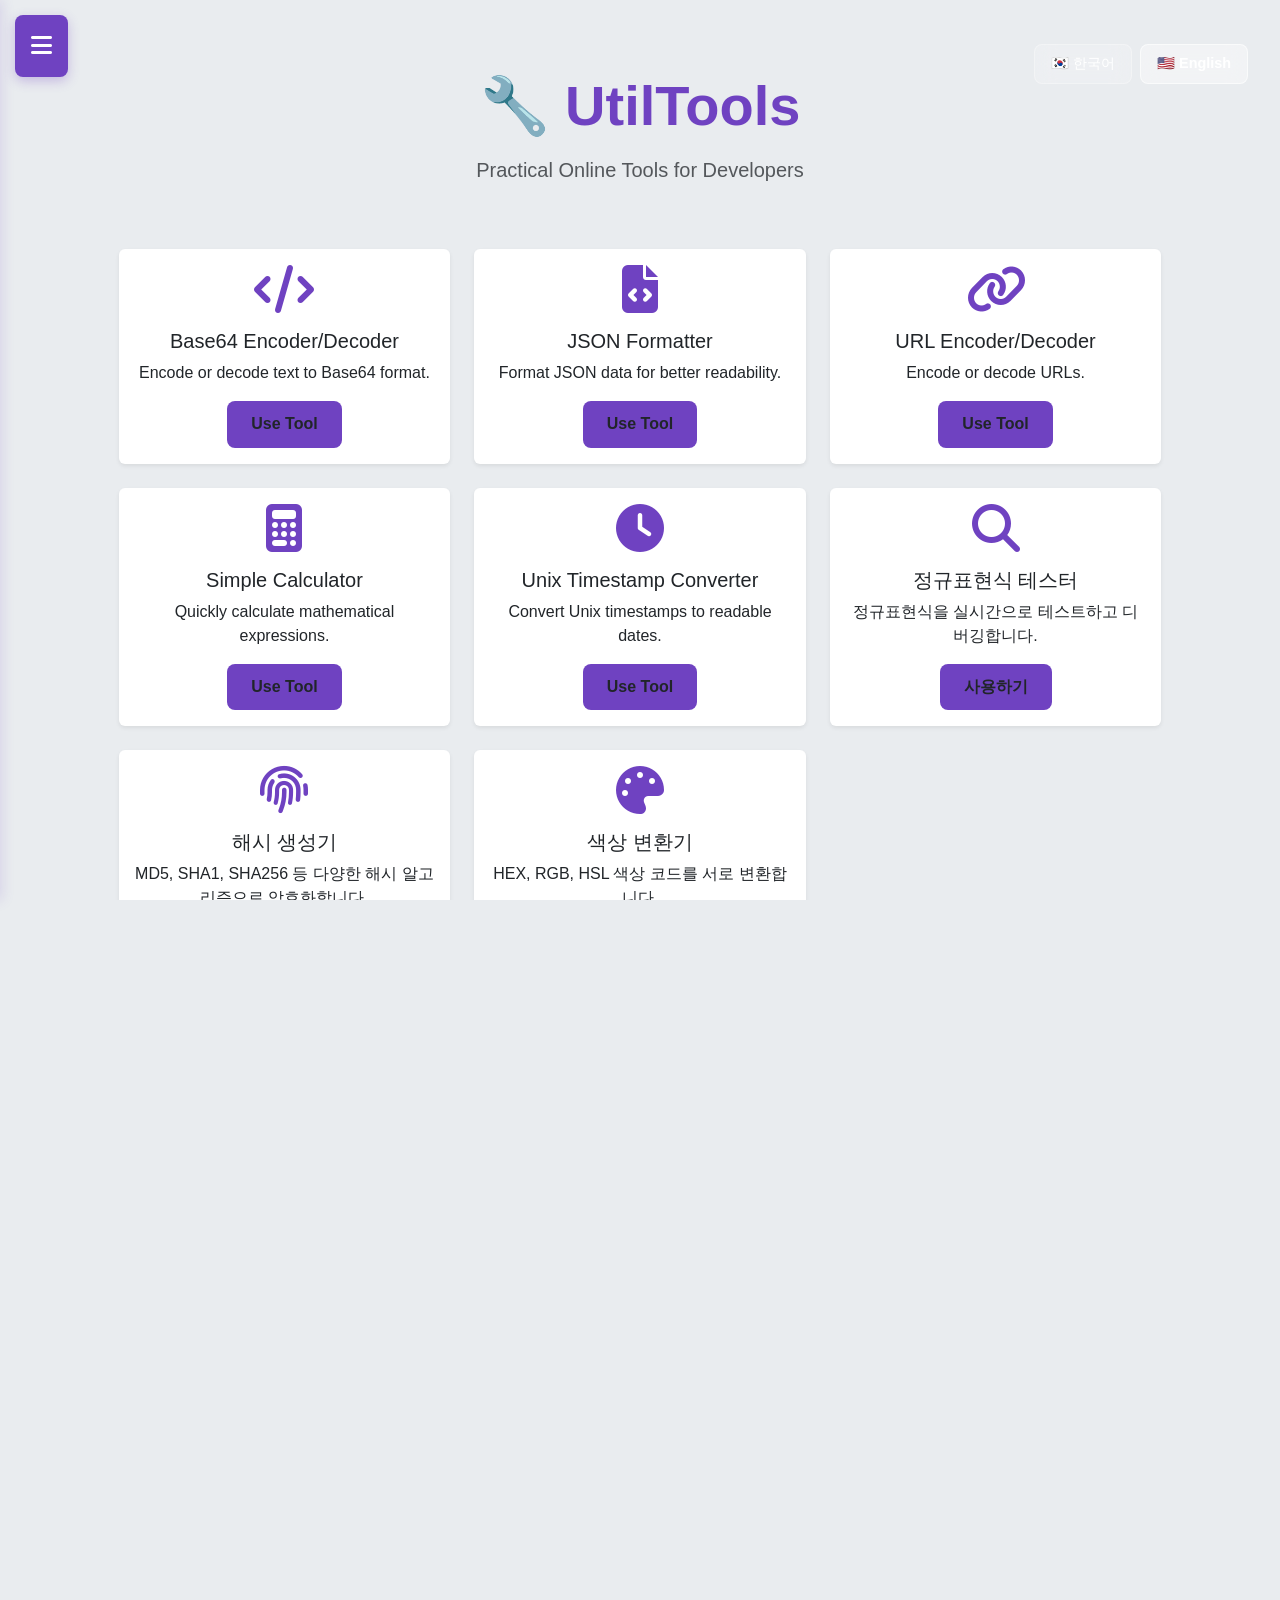
==== index.html @ 4258291a "Initial commit" ====
<!DOCTYPE html>
<html lang="ko">
<head>
  <meta charset="UTF-8" />
  <meta name="viewport" content="width=device-width, initial-scale=1" />
  <title>UtilTools - 감성 실용 도구 모음</title>
  <meta name="description" content="무료 온라인 개발자 도구 모음. Base64 인코더/디코더, JSON 포매터, URL 인코더/디코더, 정규표현식 테스터, 해시 생성기, 색상 변환기, 계산기, 타임스탬프 변환기 등을 제공합니다. 프로그래머, 개발자를 위한 실용적인 웹 도구입니다." />
  <meta name="keywords" content="개발자도구, 온라인도구, Base64, JSON포매터, URL인코더, 정규표현식, 해시생성기, 색상변환기, 계산기, 타임스탬프, 프로그래머도구, 코딩도구, 무료도구" />
  <meta name="author" content="UtilTools" />
  <meta name="robots" content="index, follow" />
  <meta name="googlebot" content="index, follow" />
  
  <!-- Open Graph / Facebook -->
  <meta property="og:type" content="website" />
  <meta property="og:url" content="https://yoursite.com/" />
  <meta property="og:title" content="UtilTools - 무료 온라인 개발자 도구 모음" />
  <meta property="og:description" content="Base64, JSON, URL 인코더, 정규표현식 테스터 등 개발자를 위한 실용적인 온라인 도구들을 무료로 제공합니다." />
  <meta property="og:image" content="https://yoursite.com/og-image.png" />
  
  <!-- Twitter -->
  <meta property="twitter:card" content="summary_large_image" />
  <meta property="twitter:url" content="https://yoursite.com/" />
  <meta property="twitter:title" content="UtilTools - 무료 온라인 개발자 도구 모음" />
  <meta property="twitter:description" content="Base64, JSON, URL 인코더, 정규표현식 테스터 등 개발자를 위한 실용적인 온라인 도구들을 무료로 제공합니다." />
  <meta property="twitter:image" content="https://yoursite.com/og-image.png" />
  
  <!-- Canonical URL -->
  <link rel="canonical" href="https://yoursite.com/" />
  
  <!-- Favicon -->
  <link rel="icon" type="image/x-icon" href="/favicon.ico" />
  <link rel="apple-touch-icon" sizes="180x180" href="/apple-touch-icon.png" />
  <link rel="icon" type="image/png" sizes="32x32" href="/favicon-32x32.png" />
  <link rel="icon" type="image/png" sizes="16x16" href="/favicon-16x16.png" />
  
  <!-- Structured Data -->
  <script type="application/ld+json">
  {
    "@context": "https://schema.org",
    "@type": "WebApplication",
    "name": "UtilTools",
    "description": "무료 온라인 개발자 도구 모음. Base64 인코더/디코더, JSON 포매터, URL 인코더/디코더, 정규표현식 테스터, 해시 생성기, 색상 변환기, 계산기, 타임스탬프 변환기 등을 제공합니다.",
    "url": "https://yoursite.com/",
    "applicationCategory": "DeveloperApplication",
    "operatingSystem": "Web Browser",
    "offers": {
      "@type": "Offer",
      "price": "0",
      "priceCurrency": "USD"
    },
    "author": {
      "@type": "Organization",
      "name": "UtilTools"
    },
    "featureList": [
      "Base64 인코더/디코더",
      "JSON 포매터",
      "URL 인코더/디코더",
      "정규표현식 테스터",
      "해시 생성기",
      "색상 변환기",
      "계산기",
      "타임스탬프 변환기"
    ]
  }
  </script>
  
  <link href="https://cdn.jsdelivr.net/npm/bootstrap@5.3.3/dist/css/bootstrap.min.css" rel="stylesheet" />
  <link href="https://cdnjs.cloudflare.com/ajax/libs/font-awesome/6.4.0/css/all.min.css" rel="stylesheet" />
  <link href="css/style.css" rel="stylesheet" />
</head>
<body>
  <div class="container-fluid">
    <div class="row">
      <div class="col-12">
        <header class="text-center py-5 mt-4" style="position: relative;">
          <h1 class="display-4 fw-bold text-purple mb-3">🔧 UtilTools</h1>
          <p class="lead text-muted">개발자를 위한 실용적인 온라인 도구 모음</p>
        </header>
      </div>
    </div>
    
    <div class="row justify-content-center">
      <div class="col-lg-10">
        <div class="row g-4">
          <div class="col-md-6 col-lg-4">
            <div class="card h-100 shadow-sm">
              <div class="card-body text-center">
                <i class="fas fa-code fa-3x text-purple mb-3"></i>
                <h5 class="card-title">Base64 인코더/디코더</h5>
                <p class="card-text">텍스트를 Base64로 인코딩하거나 디코딩합니다.</p>
                <a href="tools/base64.html" class="btn btn-purple">사용하기</a>
              </div>
            </div>
          </div>
          
          <div class="col-md-6 col-lg-4">
            <div class="card h-100 shadow-sm">
              <div class="card-body text-center">
                <i class="fas fa-file-code fa-3x text-purple mb-3"></i>
                <h5 class="card-title">JSON 포매터</h5>
                <p class="card-text">JSON 데이터를 읽기 쉽게 포맷팅합니다.</p>
                <a href="tools/json.html" class="btn btn-purple">사용하기</a>
              </div>
            </div>
          </div>
          
          <div class="col-md-6 col-lg-4">
            <div class="card h-100 shadow-sm">
              <div class="card-body text-center">
                <i class="fas fa-link fa-3x text-purple mb-3"></i>
                <h5 class="card-title">URL 인코더/디코더</h5>
                <p class="card-text">URL을 인코딩하거나 디코딩합니다.</p>
                <a href="tools/url.html" class="btn btn-purple">사용하기</a>
              </div>
            </div>
          </div>
          
          <div class="col-md-6 col-lg-4">
            <div class="card h-100 shadow-sm">
              <div class="card-body text-center">
                <i class="fas fa-calculator fa-3x text-purple mb-3"></i>
                <h5 class="card-title">간단 계산기</h5>
                <p class="card-text">수식을 입력하여 빠르게 계산합니다.</p>
                <a href="tools/calculator.html" class="btn btn-purple">사용하기</a>
              </div>
            </div>
          </div>
          
          <div class="col-md-6 col-lg-4">
            <div class="card h-100 shadow-sm">
              <div class="card-body text-center">
                <i class="fas fa-clock fa-3x text-purple mb-3"></i>
                <h5 class="card-title">Unix 타임스탬프 변환</h5>
                <p class="card-text">Unix 타임스탬프를 읽기 쉬운 날짜로 변환합니다.</p>
                <a href="tools/timestamp.html" class="btn btn-purple">사용하기</a>
              </div>
            </div>
          </div>
          
          <div class="col-md-6 col-lg-4">
            <div class="card h-100 shadow-sm">
              <div class="card-body text-center">
                <i class="fas fa-search fa-3x text-purple mb-3"></i>
                <h5 class="card-title">정규표현식 테스터</h5>
                <p class="card-text">정규표현식을 실시간으로 테스트하고 디버깅합니다.</p>
                <a href="tools/regex-tester.html" class="btn btn-purple">사용하기</a>
              </div>
            </div>
          </div>
          
          <div class="col-md-6 col-lg-4">
            <div class="card h-100 shadow-sm">
              <div class="card-body text-center">
                <i class="fas fa-fingerprint fa-3x text-purple mb-3"></i>
                <h5 class="card-title">해시 생성기</h5>
                <p class="card-text">MD5, SHA1, SHA256 등 다양한 해시 알고리즘으로 암호화합니다.</p>
                <a href="tools/hash-generator.html" class="btn btn-purple">사용하기</a>
              </div>
            </div>
          </div>
          
          <div class="col-md-6 col-lg-4">
            <div class="card h-100 shadow-sm">
              <div class="card-body text-center">
                <i class="fas fa-palette fa-3x text-purple mb-3"></i>
                <h5 class="card-title">색상 변환기</h5>
                <p class="card-text">HEX, RGB, HSL 색상 코드를 서로 변환합니다.</p>
                <a href="tools/color-converter.html" class="btn btn-purple">사용하기</a>
              </div>
            </div>
          </div>
        </div>
      </div>
    </div>
    
    <!-- SEO 친화적인 추가 콘텐츠 -->
    <div class="row mt-5">
      <div class="col-12">
        <div class="card">
          <div class="card-body">
            <h2 class="h4 mb-4">개발자를 위한 무료 온라인 도구 모음</h2>
            <div class="row">
              <div class="col-md-6">
                <h3 class="h5 mb-3">텍스트 변환 도구</h3>
                <ul class="list-unstyled">
                  <li><i class="fas fa-code text-purple me-2"></i><strong>Base64 인코더/디코더</strong> - 텍스트를 Base64로 인코딩하거나 디코딩</li>
                  <li><i class="fas fa-link text-purple me-2"></i><strong>URL 인코더/디코더</strong> - URL을 인코딩하거나 디코딩</li>
                  <li><i class="fas fa-file-code text-purple me-2"></i><strong>JSON 포매터</strong> - JSON 데이터를 읽기 쉽게 포맷팅</li>
                </ul>
              </div>
              <div class="col-md-6">
                <h3 class="h5 mb-3">개발 도구</h3>
                <ul class="list-unstyled">
                  <li><i class="fas fa-search text-purple me-2"></i><strong>정규표현식 테스터</strong> - 정규표현식을 실시간으로 테스트</li>
                  <li><i class="fas fa-fingerprint text-purple me-2"></i><strong>해시 생성기</strong> - MD5, SHA1, SHA256 등 해시 생성</li>
                  <li><i class="fas fa-clock text-purple me-2"></i><strong>타임스탬프 변환기</strong> - Unix 타임스탬프 변환</li>
                </ul>
              </div>
            </div>
            <div class="row mt-4">
              <div class="col-md-6">
                <h3 class="h5 mb-3">유틸리티 도구</h3>
                <ul class="list-unstyled">
                  <li><i class="fas fa-calculator text-purple me-2"></i><strong>간단 계산기</strong> - 수식을 입력하여 빠르게 계산</li>
                  <li><i class="fas fa-palette text-purple me-2"></i><strong>색상 변환기</strong> - HEX, RGB, HSL 색상 코드 변환</li>
                </ul>
              </div>
              <div class="col-md-6">
                <h3 class="h5 mb-3">주요 특징</h3>
                <ul class="list-unstyled">
                  <li><i class="fas fa-check text-success me-2"></i>100% 무료 사용</li>
                  <li><i class="fas fa-check text-success me-2"></i>실시간 변환</li>
                  <li><i class="fas fa-check text-success me-2"></i>모바일 친화적</li>
                  <li><i class="fas fa-check text-success me-2"></i>개인정보 보호</li>
                </ul>
              </div>
            </div>
          </div>
        </div>
      </div>
    </div>

    <!-- English Content for International Users -->
    <div class="row mt-5">
      <div class="col-12">
        <div class="card">
          <div class="card-body">
            <h2 class="h4 mb-4">Free Online Developer Tools Collection</h2>
            <div class="row">
              <div class="col-md-6">
                <h3 class="h5 mb-3">Text Conversion Tools</h3>
                <ul class="list-unstyled">
                  <li><i class="fas fa-code text-purple me-2"></i><strong>Base64 Encoder/Decoder</strong> - Encode or decode text to Base64 format</li>
                  <li><i class="fas fa-link text-purple me-2"></i><strong>URL Encoder/Decoder</strong> - Encode or decode URLs</li>
                  <li><i class="fas fa-file-code text-purple me-2"></i><strong>JSON Formatter</strong> - Format JSON data for better readability</li>
                </ul>
              </div>
              <div class="col-md-6">
                <h3 class="h5 mb-3">Development Tools</h3>
                <ul class="list-unstyled">
                  <li><i class="fas fa-search text-purple me-2"></i><strong>Regex Tester</strong> - Test regular expressions in real-time</li>
                  <li><i class="fas fa-fingerprint text-purple me-2"></i><strong>Hash Generator</strong> - Generate MD5, SHA1, SHA256 hashes</li>
                  <li><i class="fas fa-clock text-purple me-2"></i><strong>Timestamp Converter</strong> - Convert Unix timestamps</li>
                </ul>
              </div>
            </div>
            <div class="row mt-4">
              <div class="col-md-6">
                <h3 class="h5 mb-3">Utility Tools</h3>
                <ul class="list-unstyled">
                  <li><i class="fas fa-calculator text-purple me-2"></i><strong>Simple Calculator</strong> - Quick mathematical calculations</li>
                  <li><i class="fas fa-palette text-purple me-2"></i><strong>Color Converter</strong> - Convert between HEX, RGB, HSL color codes</li>
                </ul>
              </div>
              <div class="col-md-6">
                <h3 class="h5 mb-3">Key Features</h3>
                <ul class="list-unstyled">
                  <li><i class="fas fa-check text-success me-2"></i>100% Free to use</li>
                  <li><i class="fas fa-check text-success me-2"></i>Real-time conversion</li>
                  <li><i class="fas fa-check text-success me-2"></i>Mobile-friendly</li>
                  <li><i class="fas fa-check text-success me-2"></i>Privacy protected</li>
                </ul>
              </div>
            </div>
          </div>
        </div>
      </div>
    </div>

    <!-- Popular Use Cases -->
    <div class="row mt-5">
      <div class="col-12">
        <div class="card">
          <div class="card-body">
            <h2 class="h4 mb-4">Popular Use Cases & Examples</h2>
            <div class="row">
              <div class="col-md-6">
                <h3 class="h5 mb-3">Common Development Tasks</h3>
                <ul class="list-unstyled">
                  <li><i class="fas fa-code text-info me-2"></i><strong>API Development</strong> - Test Base64 encoding for API authentication</li>
                  <li><i class="fas fa-database text-info me-2"></i><strong>Data Processing</strong> - Format JSON responses from APIs</li>
                  <li><i class="fas fa-search text-info me-2"></i><strong>Text Analysis</strong> - Use regex patterns for data validation</li>
                  <li><i class="fas fa-shield-alt text-info me-2"></i><strong>Security Testing</strong> - Generate hashes for password verification</li>
                </ul>
              </div>
              <div class="col-md-6">
                <h3 class="h5 mb-3">Web Development</h3>
                <ul class="list-unstyled">
                  <li><i class="fas fa-palette text-info me-2"></i><strong>CSS & Design</strong> - Convert color formats for web projects</li>
                  <li><i class="fas fa-link text-info me-2"></i><strong>URL Handling</strong> - Encode special characters in URLs</li>
                  <li><i class="fas fa-clock text-info me-2"></i><strong>Date Handling</strong> - Convert timestamps for JavaScript applications</li>
                  <li><i class="fas fa-calculator text-info me-2"></i><strong>Quick Math</strong> - Calculate values for CSS properties</li>
                </ul>
              </div>
            </div>
          </div>
        </div>
      </div>
    </div>

    <footer class="text-center py-4 mt-5">
      <p class="text-muted">© 2024 UtilTools. 개발자를 위한 실용적인 도구 모음.</p>
      <div class="mt-3">
        <small class="text-muted">
          <a href="/privacy" class="text-decoration-none me-3">개인정보처리방침</a>
          <a href="/terms" class="text-decoration-none me-3">이용약관</a>
          <a href="/contact" class="text-decoration-none">문의하기</a>
        </small>
      </div>
    </footer>
  </div>
  
  <script src="js/languages.js"></script>
  <script src="js/sidebar.js"></script>
  <script src="js/common.js"></script>
  <script>
    // 언어 시스템 초기화
    document.addEventListener('DOMContentLoaded', function() {
      languageManager = new LanguageManager();
    });
  </script>
</body>
</html>
---- css/style.css ----
:root {
  --primary-color: #6f42c1;
  --bg-sidebar: #f8f9fa;
  --bg-main: #ffffff;
  --text-color: #333;
  --sidebar-width: 280px;
  --sidebar-shadow: rgba(111, 66, 193, 0.15);
  --transition-speed: 0.3s;
}

body, html {
  height: 100%;
  margin: 0;
  font-family: 'Segoe UI', Tahoma, Geneva, Verdana, sans-serif;
  color: var(--text-color);
  background: #e9ecef;
  overflow-x: hidden;
}

.sidebar {
  position: fixed;
  top: 0; left: 0;
  width: var(--sidebar-width);
  height: 100vh;
  background: var(--bg-sidebar);
  box-shadow: 2px 0 12px var(--sidebar-shadow);
  padding-top: 2rem;
  transition: transform var(--transition-speed) ease;
  z-index: 1050;
}

.sidebar.closed {
  transform: translateX(-100%);
}

.sidebar h2 {
  text-align: center;
  margin-bottom: 2rem;
  color: var(--primary-color);
  font-weight: 700;
  font-size: 1.8rem;
  letter-spacing: 2px;
}

.nav-link {
  font-weight: 600;
  color: #555;
  padding: 0.8rem 2rem;
  display: flex;
  align-items: center;
  gap: 1rem;
  transition: background-color 0.2s ease, color 0.2s ease;
  border-radius: 0.4rem;
  cursor: pointer;
}

.nav-link:hover,
.nav-link.active {
  background-color: var(--primary-color);
  color: #fff !important;
}

.nav-link i {
  min-width: 20px;
  text-align: center;
}

main {
  margin-left: var(--sidebar-width);
  padding: 2rem;
  min-height: 100vh;
  background: var(--bg-main);
  transition: margin-left var(--transition-speed) ease;
}

main.full {
  margin-left: 0;
}

/* 모바일용 햄버거 버튼 */
#hamburger-button {
  position: fixed;
  top: 15px;
  left: 15px;
  font-size: 1.6rem;
  background: var(--primary-color);
  color: white;
  border: none;
  padding: 0.4rem 0.7rem;
  border-radius: 0.3rem;
  cursor: pointer;
  z-index: 1100;
  display: none;
}

@media (max-width: 992px) {
  .sidebar {
    left: -280px;
  }
  .sidebar.open {
    left: 0;
  }
  main {
    margin-left: 0;
    padding-top: 4rem;
  }
  main.full {
    margin-left: 0;
  }
}

/* 데스크톱에서는 사이드바 기본 표시 */
@media (min-width: 993px) {
  .sidebar {
    left: 0;
  }
  
  .container.sidebar-open {
    margin-left: 280px;
  }
  
  /* 데스크톱에서도 햄버거 버튼은 유지 */
  #hamburger-button {
    display: block;
  }
}

/* textarea 스타일 */
textarea.form-control {
  font-size: 1.1rem;
  height: 160px;
  resize: vertical;
  border-radius: 0.5rem;
  box-shadow: inset 0 0 5px rgba(0,0,0,0.05);
  padding: 1rem;
}

/* 버튼 스타일 */
.btn-purple {
  background-color: var(--primary-color);
  border: none;
  font-weight: 600;
  padding: 0.7rem 1.5rem;
  border-radius: 0.5rem;
  transition: background-color 0.3s ease;
}

.btn-purple:hover {
  background-color: #5a34a1;
}

/* 사이드바 스타일 */
.sidebar {
  position: fixed;
  top: 0;
  left: -280px;
  width: 280px;
  height: 100vh;
  background: var(--bg-sidebar);
  box-shadow: 2px 0 12px var(--sidebar-shadow);
  transition: left var(--transition-speed) ease;
  z-index: 1050;
  overflow-y: auto;
}

.sidebar.open {
  left: 0;
}

.sidebar-header {
  display: flex;
  justify-content: space-between;
  align-items: center;
  padding: 1.5rem 1.5rem 1rem;
  border-bottom: 1px solid #e9ecef;
}

.sidebar-header h2 {
  margin: 0;
  color: var(--primary-color);
  font-weight: 700;
  font-size: 1.5rem;
}

.sidebar-close {
  background: none;
  border: none;
  color: #666;
  font-size: 1.2rem;
  cursor: pointer;
  padding: 0.5rem;
  border-radius: 0.3rem;
  transition: background-color 0.2s ease;
}

.sidebar-close:hover {
  background-color: #e9ecef;
  color: var(--primary-color);
}

.sidebar-nav {
  padding: 1rem 0;
}

.sidebar-nav .nav-link {
  display: flex;
  align-items: center;
  gap: 0.8rem;
  padding: 0.8rem 1.5rem;
  color: #555;
  text-decoration: none;
  font-weight: 500;
  transition: all 0.2s ease;
  border-radius: 0;
  border-left: 3px solid transparent;
}

.sidebar-nav .nav-link:hover {
  background-color: rgba(111, 66, 193, 0.1);
  color: var(--primary-color);
  border-left-color: var(--primary-color);
}

.sidebar-nav .nav-link.active {
  background-color: var(--primary-color);
  color: white;
  border-left-color: var(--primary-color);
}

.sidebar-nav .nav-link i {
  width: 20px;
  text-align: center;
}

/* 카테고리 스타일 */
.nav-category {
  margin: 0.5rem 0;
}

.nav-category-header {
  display: flex;
  align-items: center;
  justify-content: space-between;
  padding: 0.8rem 1.5rem;
  color: #666;
  font-weight: 600;
  cursor: pointer;
  transition: all 0.2s ease;
  border-left: 3px solid transparent;
}

.nav-category-header:hover {
  background-color: rgba(111, 66, 193, 0.05);
  color: var(--primary-color);
}

.nav-category-header i:first-child {
  width: 20px;
  text-align: center;
  margin-right: 0.8rem;
}

.category-arrow {
  transition: transform 0.3s ease;
  font-size: 0.8rem;
}

.nav-category-content {
  max-height: 0;
  overflow: hidden;
  transition: max-height 0.3s ease;
}

.nav-category-content.open {
  max-height: 200px;
}

.nav-category-content .sub-link {
  padding-left: 3rem;
  font-size: 0.95rem;
  border-left: 2px solid #e9ecef;
  margin-left: 1.5rem;
}

.nav-category-content .sub-link:hover {
  border-left-color: var(--primary-color);
}

.nav-category-content .sub-link.active {
  border-left-color: var(--primary-color);
}

/* 사이드바 토글 버튼 */
#hamburger-button {
  position: fixed;
  top: 15px;
  left: 15px;
  font-size: 1.5rem;
  background: var(--primary-color);
  color: white;
  border: none;
  padding: 0.8rem 1rem;
  border-radius: 0.5rem;
  cursor: pointer;
  z-index: 1100;
  transition: all 0.3s ease;
  box-shadow: 0 4px 12px rgba(111, 66, 193, 0.3);
}

#hamburger-button:hover {
  background-color: #5a34a1;
  transform: scale(1.1);
  box-shadow: 0 6px 16px rgba(111, 66, 193, 0.4);
}

/* 메인 콘텐츠 조정 */
.container.sidebar-open {
  margin-left: 280px;
  transition: margin-left var(--transition-speed) ease;
}

/* 메인 페이지 스타일 */
.text-purple {
  color: var(--primary-color) !important;
}

.bg-purple {
  background-color: var(--primary-color) !important;
}

.card {
  border: none;
  transition: transform 0.2s ease, box-shadow 0.2s ease;
}

.card:hover {
  transform: translateY(-2px);
  box-shadow: 0 4px 15px rgba(0,0,0,0.1) !important;
}

.navbar-brand {
  font-size: 1.5rem;
}

.nav-link {
  font-weight: 500;
  transition: color 0.2s ease;
}

.nav-link:hover {
  color: var(--primary-color) !important;
}

/* 푸터 스타일 */
footer {
  background-color: #f8f9fa;
  border-top: 1px solid #e9ecef;
}

/* 언어 선택기 스타일 */
.language-selector {
  position: absolute;
  top: 20px;
  right: 20px;
  z-index: 1000;
}

.language-buttons {
  display: flex;
  gap: 0.5rem;
}

.lang-btn {
  background: rgba(255, 255, 255, 0.2);
  border: 1px solid rgba(255, 255, 255, 0.3);
  color: white;
  font-weight: 500;
  padding: 0.5rem 1rem;
  border-radius: 0.5rem;
  transition: all 0.3s ease;
  cursor: pointer;
  backdrop-filter: blur(10px);
  font-size: 0.9rem;
}

.lang-btn:hover {
  background: rgba(255, 255, 255, 0.3);
  border-color: rgba(255, 255, 255, 0.5);
  transform: translateY(-1px);
}

.lang-btn.active {
  background: rgba(255, 255, 255, 0.4);
  border-color: rgba(255, 255, 255, 0.6);
  font-weight: 600;
}

/* 반응형 조정 */
@media (max-width: 768px) {
  .display-4 {
    font-size: 2.5rem;
  }
  
  .card-body {
    padding: 1.5rem;
  }
  
  .language-selector {
    top: 15px;
    right: 15px;
  }
  
  .language-selector .btn {
    padding: 0.4rem 0.8rem;
    font-size: 0.9rem;
  }
}
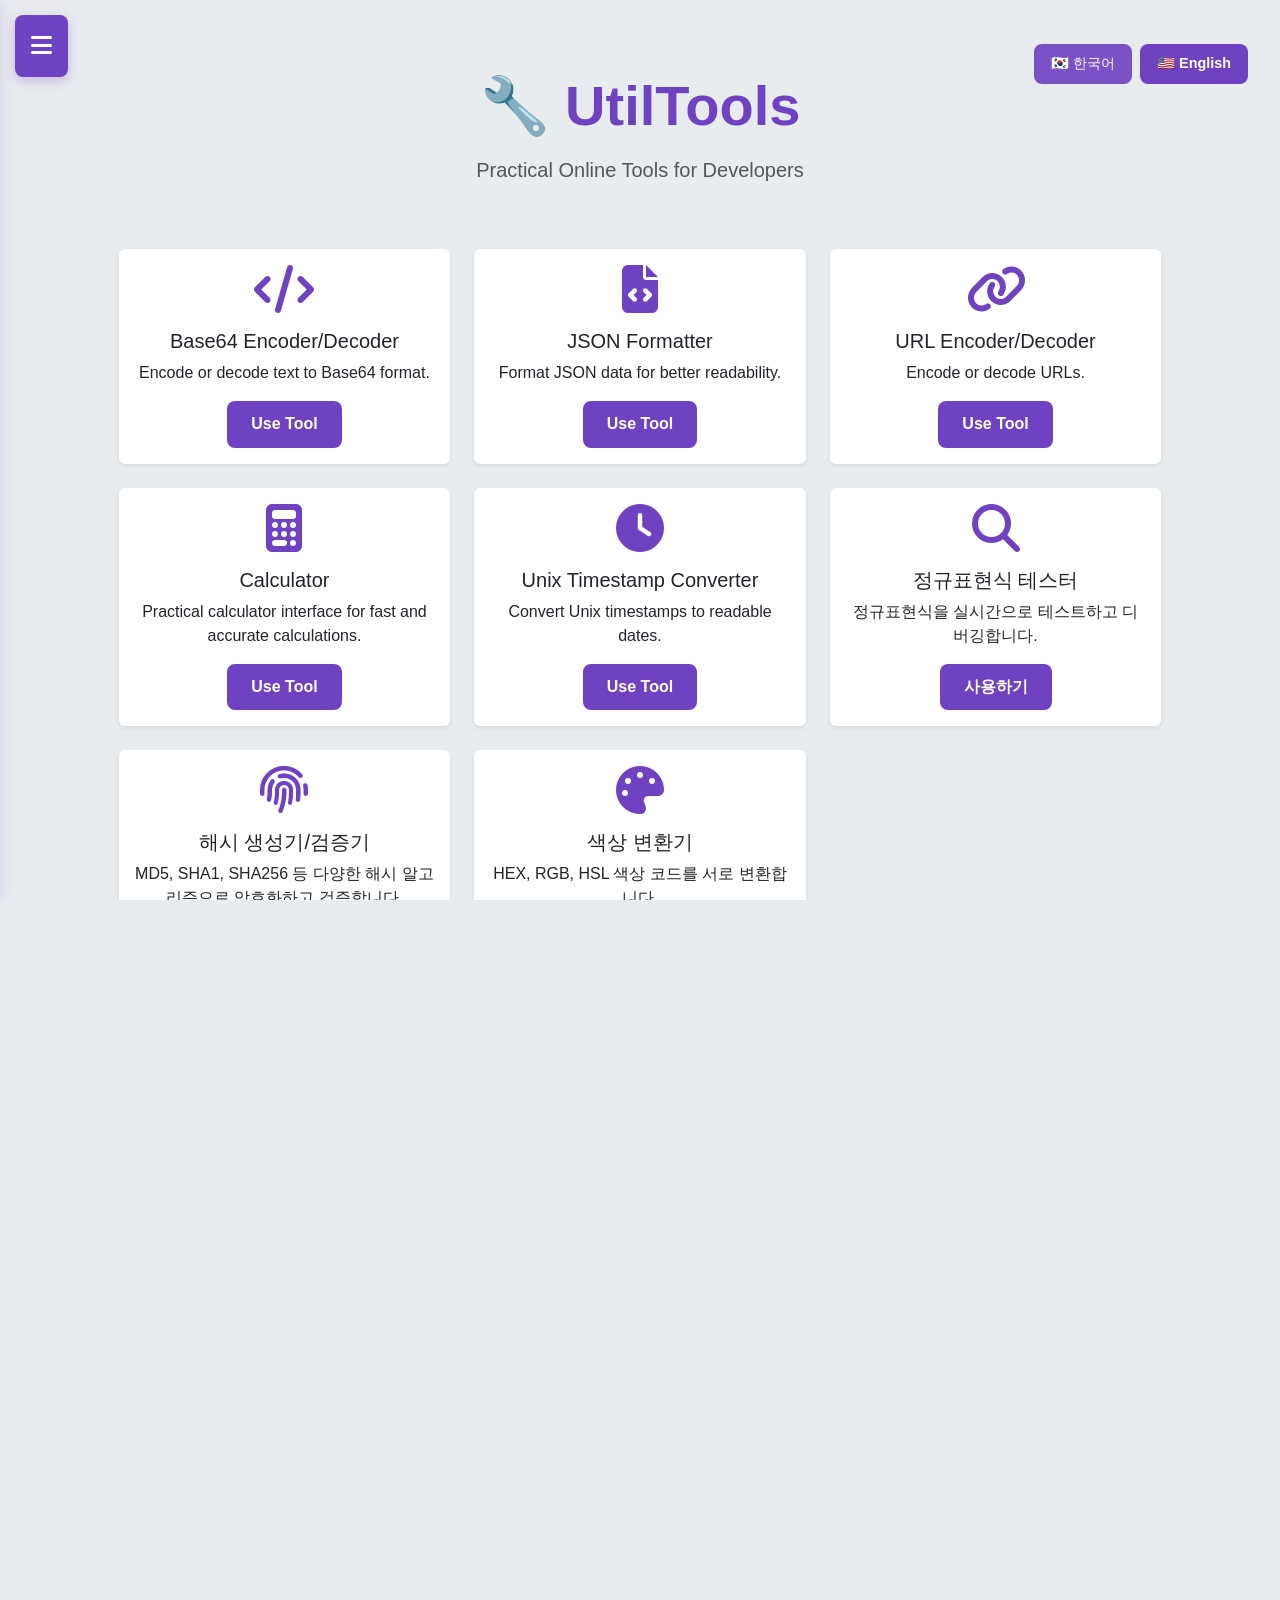
==== commit b54975e0: "Fix" ====
--- a/index.html
+++ b/index.html
@@ -12,20 +12,20 @@
   
   <!-- Open Graph / Facebook -->
   <meta property="og:type" content="website" />
-  <meta property="og:url" content="https://yoursite.com/" />
+  <meta property="og:url" content="https://dev-helper-360.github.io/" />
   <meta property="og:title" content="UtilTools - 무료 온라인 개발자 도구 모음" />
   <meta property="og:description" content="Base64, JSON, URL 인코더, 정규표현식 테스터 등 개발자를 위한 실용적인 온라인 도구들을 무료로 제공합니다." />
-  <meta property="og:image" content="https://yoursite.com/og-image.png" />
+  <meta property="og:image" content="https://dev-helper-360.github.io/og-image.png" />
   
   <!-- Twitter -->
   <meta property="twitter:card" content="summary_large_image" />
-  <meta property="twitter:url" content="https://yoursite.com/" />
+  <meta property="twitter:url" content="https://dev-helper-360.github.io/" />
   <meta property="twitter:title" content="UtilTools - 무료 온라인 개발자 도구 모음" />
   <meta property="twitter:description" content="Base64, JSON, URL 인코더, 정규표현식 테스터 등 개발자를 위한 실용적인 온라인 도구들을 무료로 제공합니다." />
-  <meta property="twitter:image" content="https://yoursite.com/og-image.png" />
+  <meta property="twitter:image" content="https://dev-helper-360.github.io/og-image.png" />
   
   <!-- Canonical URL -->
-  <link rel="canonical" href="https://yoursite.com/" />
+  <link rel="canonical" href="https://dev-helper-360.github.io/" />
   
   <!-- Favicon -->
   <link rel="icon" type="image/x-icon" href="/favicon.ico" />
@@ -40,7 +40,7 @@
     "@type": "WebApplication",
     "name": "UtilTools",
     "description": "무료 온라인 개발자 도구 모음. Base64 인코더/디코더, JSON 포매터, URL 인코더/디코더, 정규표현식 테스터, 해시 생성기, 색상 변환기, 계산기, 타임스탬프 변환기 등을 제공합니다.",
-    "url": "https://yoursite.com/",
+    "url": "https://dev-helper-360.github.io/",
     "applicationCategory": "DeveloperApplication",
     "operatingSystem": "Web Browser",
     "offers": {
@@ -120,8 +120,8 @@
             <div class="card h-100 shadow-sm">
               <div class="card-body text-center">
                 <i class="fas fa-calculator fa-3x text-purple mb-3"></i>
-                <h5 class="card-title">간단 계산기</h5>
-                <p class="card-text">수식을 입력하여 빠르게 계산합니다.</p>
+                <h5 class="card-title">계산기</h5>
+                <p class="card-text">실용적인 계산기 인터페이스로 빠르고 정확한 계산을 제공합니다.</p>
                 <a href="tools/calculator.html" class="btn btn-purple">사용하기</a>
               </div>
             </div>
@@ -153,8 +153,8 @@
             <div class="card h-100 shadow-sm">
               <div class="card-body text-center">
                 <i class="fas fa-fingerprint fa-3x text-purple mb-3"></i>
-                <h5 class="card-title">해시 생성기</h5>
-                <p class="card-text">MD5, SHA1, SHA256 등 다양한 해시 알고리즘으로 암호화합니다.</p>
+                <h5 class="card-title">해시 생성기/검증기</h5>
+                <p class="card-text">MD5, SHA1, SHA256 등 다양한 해시 알고리즘으로 암호화하고 검증합니다.</p>
                 <a href="tools/hash-generator.html" class="btn btn-purple">사용하기</a>
               </div>
             </div>
@@ -300,7 +300,7 @@
     </div>
 
     <footer class="text-center py-4 mt-5">
-      <p class="text-muted">© 2024 UtilTools. 개발자를 위한 실용적인 도구 모음.</p>
+      <p class="text-muted">©  UtilTools. 내가 쓰려고 만든 여러가지 툴</p>
       <div class="mt-3">
         <small class="text-muted">
           <a href="/privacy" class="text-decoration-none me-3">개인정보처리방침</a>
--- a/css/style.css
+++ b/css/style.css
@@ -66,7 +66,7 @@
 }
 
 main {
-  margin-left: var(--sidebar-width);
+  margin-left: 0; /* 기본적으로 사이드바 공간 없음 */
   padding: 2rem;
   min-height: 100vh;
   background: var(--bg-main);
@@ -75,6 +75,10 @@
 
 main.full {
   margin-left: 0;
+}
+
+main.sidebar-open {
+  margin-left: var(--sidebar-width); /* 사이드바가 열렸을 때만 여백 추가 */
 }
 
 /* 모바일용 햄버거 버튼 */
@@ -109,10 +113,14 @@
   }
 }
 
-/* 데스크톱에서는 사이드바 기본 표시 */
+/* 데스크톱에서도 사이드바는 기본적으로 닫힌 상태 */
 @media (min-width: 993px) {
   .sidebar {
-    left: 0;
+    left: -280px; /* 기본적으로 숨김 */
+  }
+  
+  .sidebar.open {
+    left: 0; /* 열릴 때만 보임 */
   }
   
   .container.sidebar-open {
@@ -143,10 +151,13 @@
   padding: 0.7rem 1.5rem;
   border-radius: 0.5rem;
   transition: background-color 0.3s ease;
+  color: white !important;
+  text-decoration: none;
 }
 
 .btn-purple:hover {
   background-color: #5a34a1;
+  color: white !important;
 }
 
 /* 사이드바 스타일 */
@@ -371,9 +382,9 @@
 }
 
 .lang-btn {
-  background: rgba(255, 255, 255, 0.2);
-  border: 1px solid rgba(255, 255, 255, 0.3);
-  color: white;
+  background: rgba(111, 66, 193, 0.9);
+  border: 1px solid rgba(111, 66, 193, 0.3);
+  color: white !important;
   font-weight: 500;
   padding: 0.5rem 1rem;
   border-radius: 0.5rem;
@@ -381,18 +392,21 @@
   cursor: pointer;
   backdrop-filter: blur(10px);
   font-size: 0.9rem;
+  text-decoration: none;
 }
 
 .lang-btn:hover {
-  background: rgba(255, 255, 255, 0.3);
-  border-color: rgba(255, 255, 255, 0.5);
+  background: rgba(111, 66, 193, 1);
+  border-color: rgba(111, 66, 193, 0.5);
   transform: translateY(-1px);
+  color: white !important;
 }
 
 .lang-btn.active {
-  background: rgba(255, 255, 255, 0.4);
-  border-color: rgba(255, 255, 255, 0.6);
+  background: rgba(111, 66, 193, 1);
+  border-color: rgba(111, 66, 193, 0.6);
   font-weight: 600;
+  color: white !important;
 }
 
 /* 반응형 조정 */
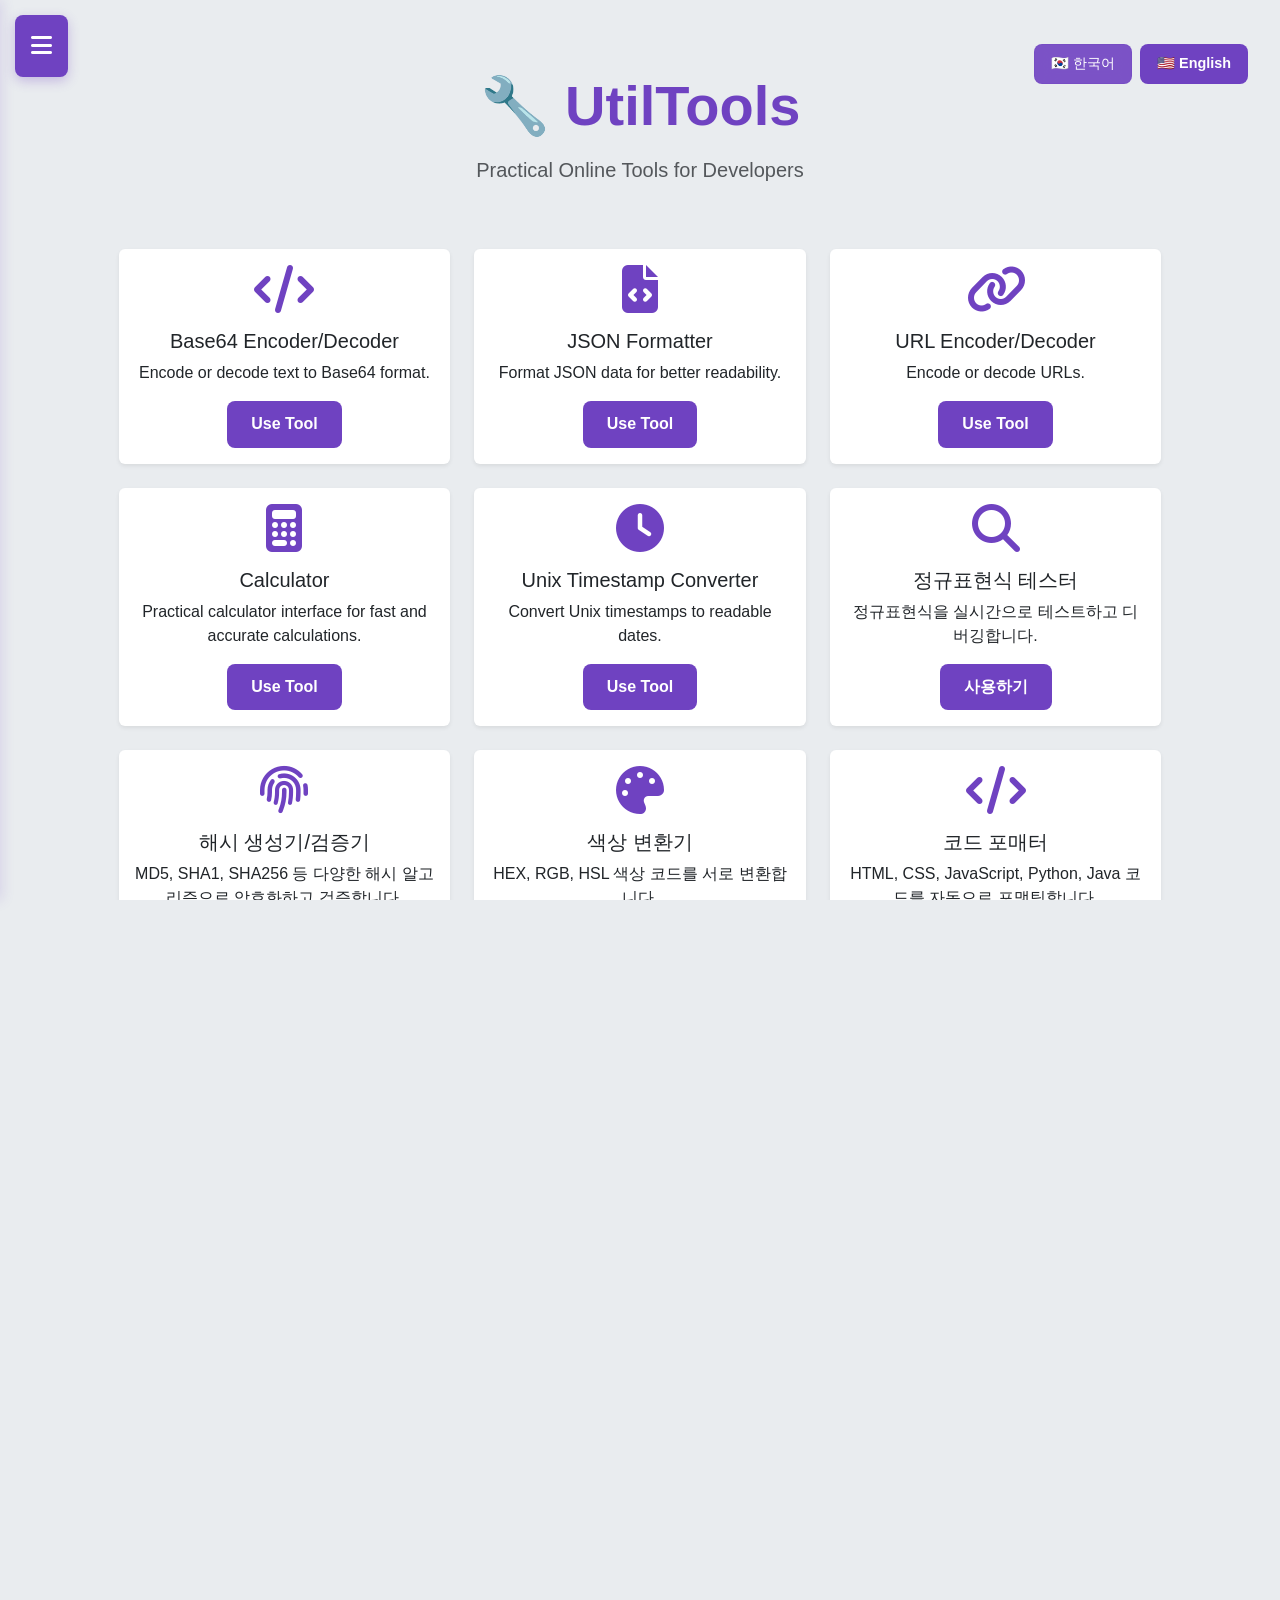
==== commit 6c81019c: "add more feature" ====
--- a/index.html
+++ b/index.html
@@ -170,6 +170,40 @@
               </div>
             </div>
           </div>
+
+          <!-- 🔧 코딩 & 개발 도구 -->
+          <div class="col-md-6 col-lg-4">
+            <div class="card h-100 shadow-sm">
+              <div class="card-body text-center">
+                <i class="fas fa-code fa-3x text-purple mb-3"></i>
+                <h5 class="card-title">코드 포매터</h5>
+                <p class="card-text">HTML, CSS, JavaScript, Python, Java 코드를 자동으로 포맷팅합니다.</p>
+                <a href="tools/code-formatter.html" class="btn btn-purple">사용하기</a>
+              </div>
+            </div>
+          </div>
+
+          <div class="col-md-6 col-lg-4">
+            <div class="card h-100 shadow-sm">
+              <div class="card-body text-center">
+                <i class="fas fa-globe fa-3x text-purple mb-3"></i>
+                <h5 class="card-title">API 테스터</h5>
+                <p class="card-text">REST API를 호출하고 응답을 실시간으로 확인합니다.</p>
+                <a href="tools/api-tester.html" class="btn btn-purple">사용하기</a>
+              </div>
+            </div>
+          </div>
+
+          <div class="col-md-6 col-lg-4">
+            <div class="card h-100 shadow-sm">
+              <div class="card-body text-center">
+                <i class="fas fa-key fa-3x text-purple mb-3"></i>
+                <h5 class="card-title">JWT 토큰 디코더</h5>
+                <p class="card-text">JWT 토큰을 디코딩하여 페이로드와 헤더를 확인합니다.</p>
+                <a href="tools/jwt-decoder.html" class="btn btn-purple">사용하기</a>
+              </div>
+            </div>
+          </div>
         </div>
       </div>
     </div>
